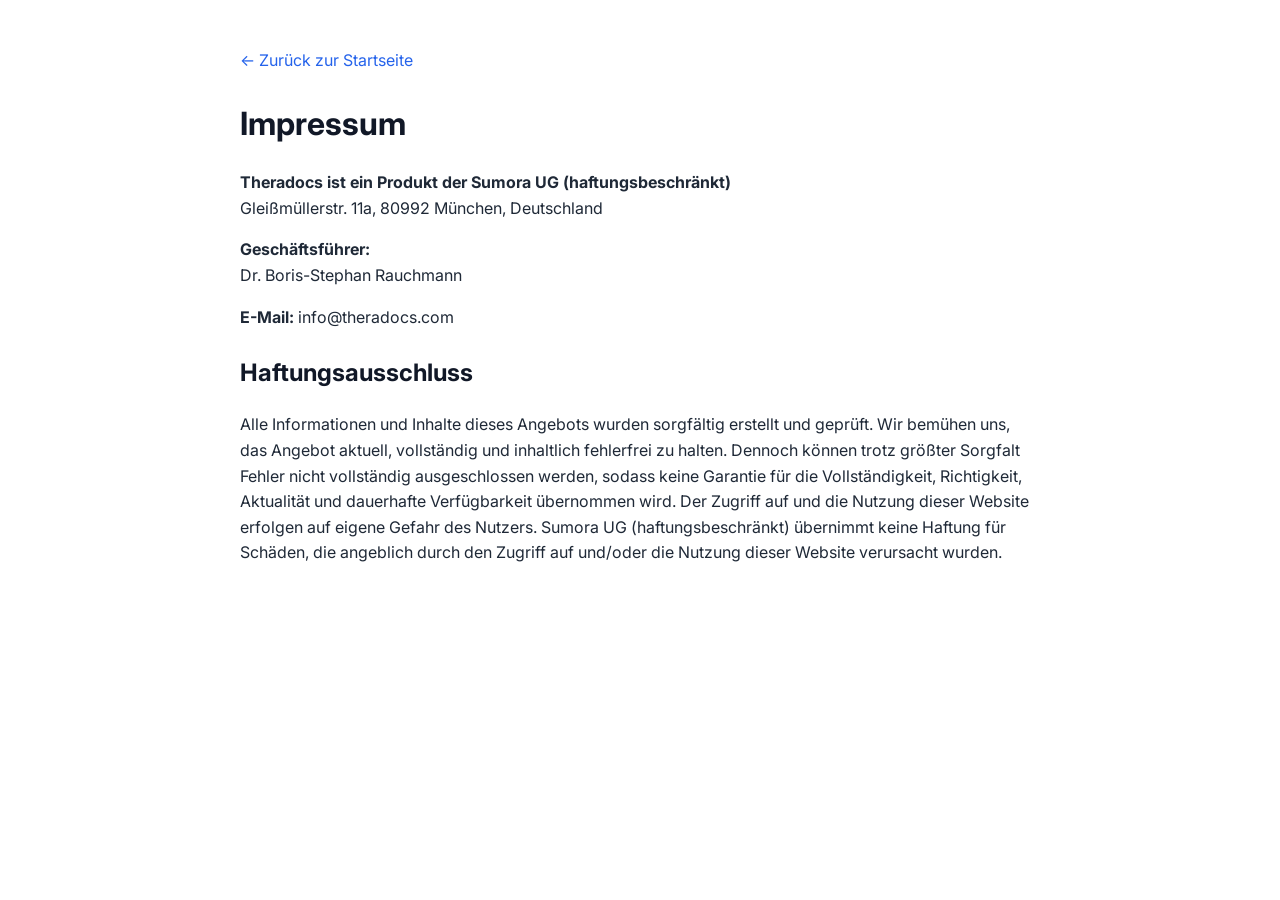
==== imprint.html @ aceb1c2f "first update including privacy and imprint" ====
<!DOCTYPE html>
<html lang="de">
<head>
    <meta charset="UTF-8">
    <meta name="viewport" content="width=device-width, initial-scale=1.0">
    <title>Impressum – Theradocs</title>
    <link href="https://fonts.googleapis.com/css2?family=Inter:wght@400;600&display=swap" rel="stylesheet">
    <style>
        body { font-family: 'Inter', sans-serif; line-height: 1.6; padding: 2rem; max-width: 800px; margin: auto; color: #1f2937; background: #ffffff; }
        h1, h2, h3 { color: #111827; margin-top: 1.5rem; }
        a { color: #2563eb; text-decoration: none; }
        a:hover { text-decoration: underline; }
    </style>
</head>
<body>
    <p><a href="index.html">← Zurück zur Startseite</a></p>
    <h1>Impressum</h1>
    <p><strong>Theradocs ist ein Produkt der Sumora UG (haftungsbeschränkt)</strong><br>
    Gleißmüllerstr. 11a, 80992 München, Deutschland</p>

    <p><strong>Geschäftsführer:</strong><br>
    Dr. Boris-Stephan Rauchmann</p>

    <p><strong>E-Mail:</strong> info@theradocs.com</p>

    <h2>Haftungsausschluss</h2>
    <p>Alle Informationen und Inhalte dieses Angebots wurden sorgfältig erstellt und geprüft. Wir bemühen uns, das Angebot aktuell, vollständig und inhaltlich fehlerfrei zu halten. Dennoch können trotz größter Sorgfalt Fehler nicht vollständig ausgeschlossen werden, sodass keine Garantie für die Vollständigkeit, Richtigkeit, Aktualität und dauerhafte Verfügbarkeit übernommen wird. Der Zugriff auf und die Nutzung dieser Website erfolgen auf eigene Gefahr des Nutzers. Sumora UG (haftungsbeschränkt) übernimmt keine Haftung für Schäden, die angeblich durch den Zugriff auf und/oder die Nutzung dieser Website verursacht wurden.</p>

</body>
</html>
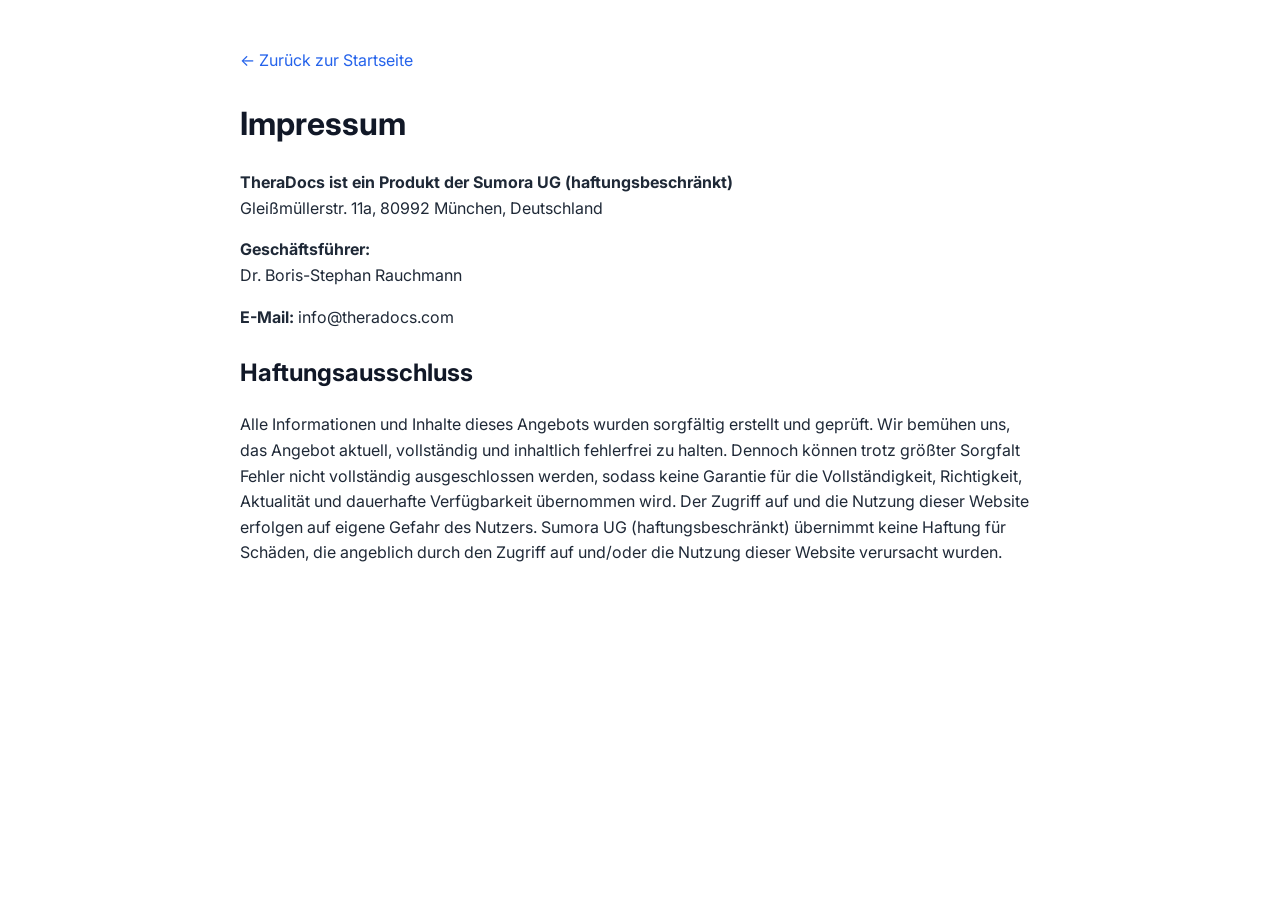
==== commit 82a31b8f: "Update TheraDocs Schreibweise" ====
--- a/imprint.html
+++ b/imprint.html
@@ -3,7 +3,7 @@
 <head>
     <meta charset="UTF-8">
     <meta name="viewport" content="width=device-width, initial-scale=1.0">
-    <title>Impressum – Theradocs</title>
+    <title>Impressum – TheraDocs</title>
     <link href="https://fonts.googleapis.com/css2?family=Inter:wght@400;600&display=swap" rel="stylesheet">
     <style>
         body { font-family: 'Inter', sans-serif; line-height: 1.6; padding: 2rem; max-width: 800px; margin: auto; color: #1f2937; background: #ffffff; }
@@ -15,7 +15,7 @@
 <body>
     <p><a href="index.html">← Zurück zur Startseite</a></p>
     <h1>Impressum</h1>
-    <p><strong>Theradocs ist ein Produkt der Sumora UG (haftungsbeschränkt)</strong><br>
+    <p><strong>TheraDocs ist ein Produkt der Sumora UG (haftungsbeschränkt)</strong><br>
     Gleißmüllerstr. 11a, 80992 München, Deutschland</p>
 
     <p><strong>Geschäftsführer:</strong><br>
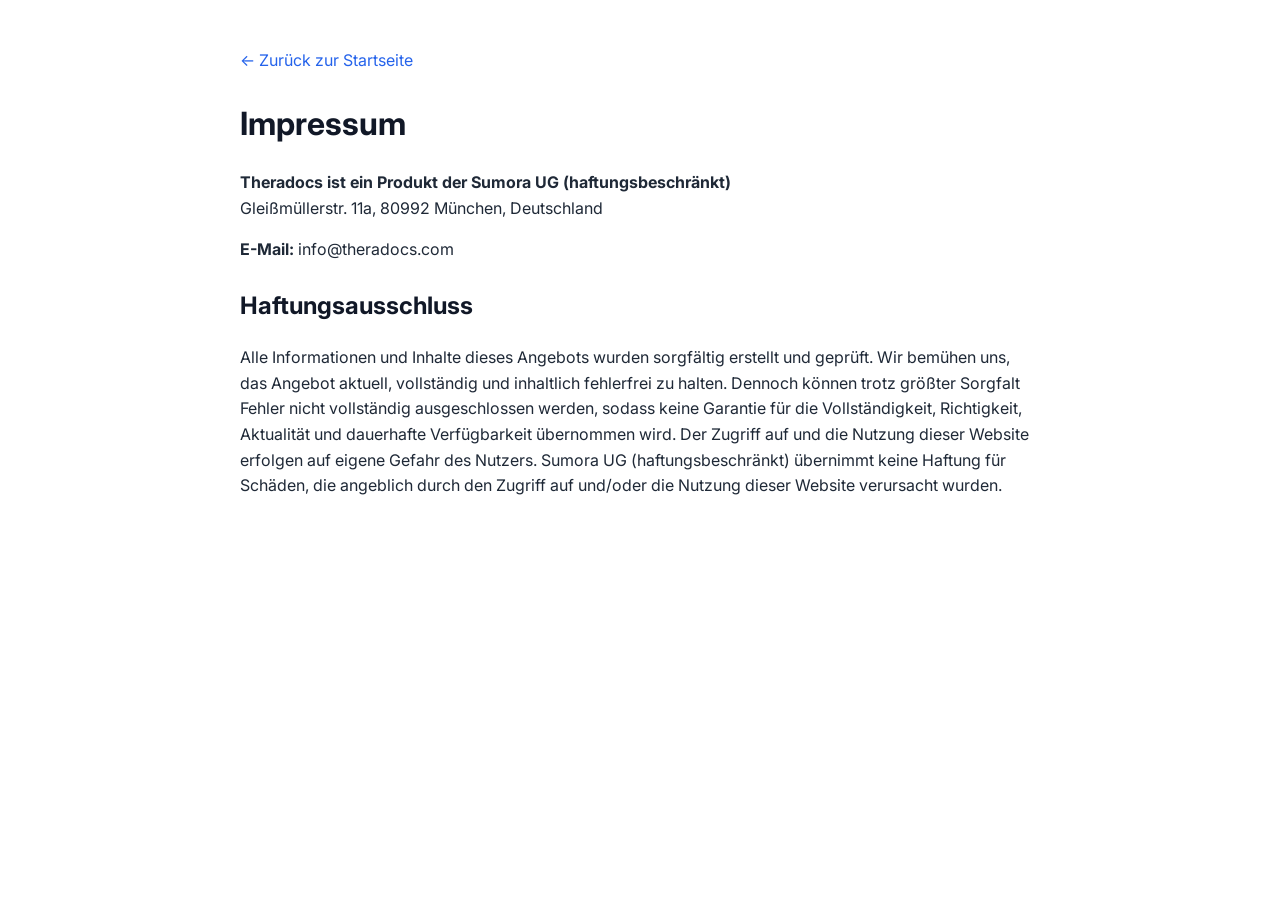
==== commit 210e7229: "Update imprint.html" ====
--- a/imprint.html
+++ b/imprint.html
@@ -3,7 +3,7 @@
 <head>
     <meta charset="UTF-8">
     <meta name="viewport" content="width=device-width, initial-scale=1.0">
-    <title>Impressum – TheraDocs</title>
+    <title>Impressum – Theradocs</title>
     <link href="https://fonts.googleapis.com/css2?family=Inter:wght@400;600&display=swap" rel="stylesheet">
     <style>
         body { font-family: 'Inter', sans-serif; line-height: 1.6; padding: 2rem; max-width: 800px; margin: auto; color: #1f2937; background: #ffffff; }
@@ -15,11 +15,8 @@
 <body>
     <p><a href="index.html">← Zurück zur Startseite</a></p>
     <h1>Impressum</h1>
-    <p><strong>TheraDocs ist ein Produkt der Sumora UG (haftungsbeschränkt)</strong><br>
+    <p><strong>Theradocs ist ein Produkt der Sumora UG (haftungsbeschränkt)</strong><br>
     Gleißmüllerstr. 11a, 80992 München, Deutschland</p>
-
-    <p><strong>Geschäftsführer:</strong><br>
-    Dr. Boris-Stephan Rauchmann</p>
 
     <p><strong>E-Mail:</strong> info@theradocs.com</p>
 
@@ -27,4 +24,4 @@
     <p>Alle Informationen und Inhalte dieses Angebots wurden sorgfältig erstellt und geprüft. Wir bemühen uns, das Angebot aktuell, vollständig und inhaltlich fehlerfrei zu halten. Dennoch können trotz größter Sorgfalt Fehler nicht vollständig ausgeschlossen werden, sodass keine Garantie für die Vollständigkeit, Richtigkeit, Aktualität und dauerhafte Verfügbarkeit übernommen wird. Der Zugriff auf und die Nutzung dieser Website erfolgen auf eigene Gefahr des Nutzers. Sumora UG (haftungsbeschränkt) übernimmt keine Haftung für Schäden, die angeblich durch den Zugriff auf und/oder die Nutzung dieser Website verursacht wurden.</p>
 
 </body>
-</html>+</html>
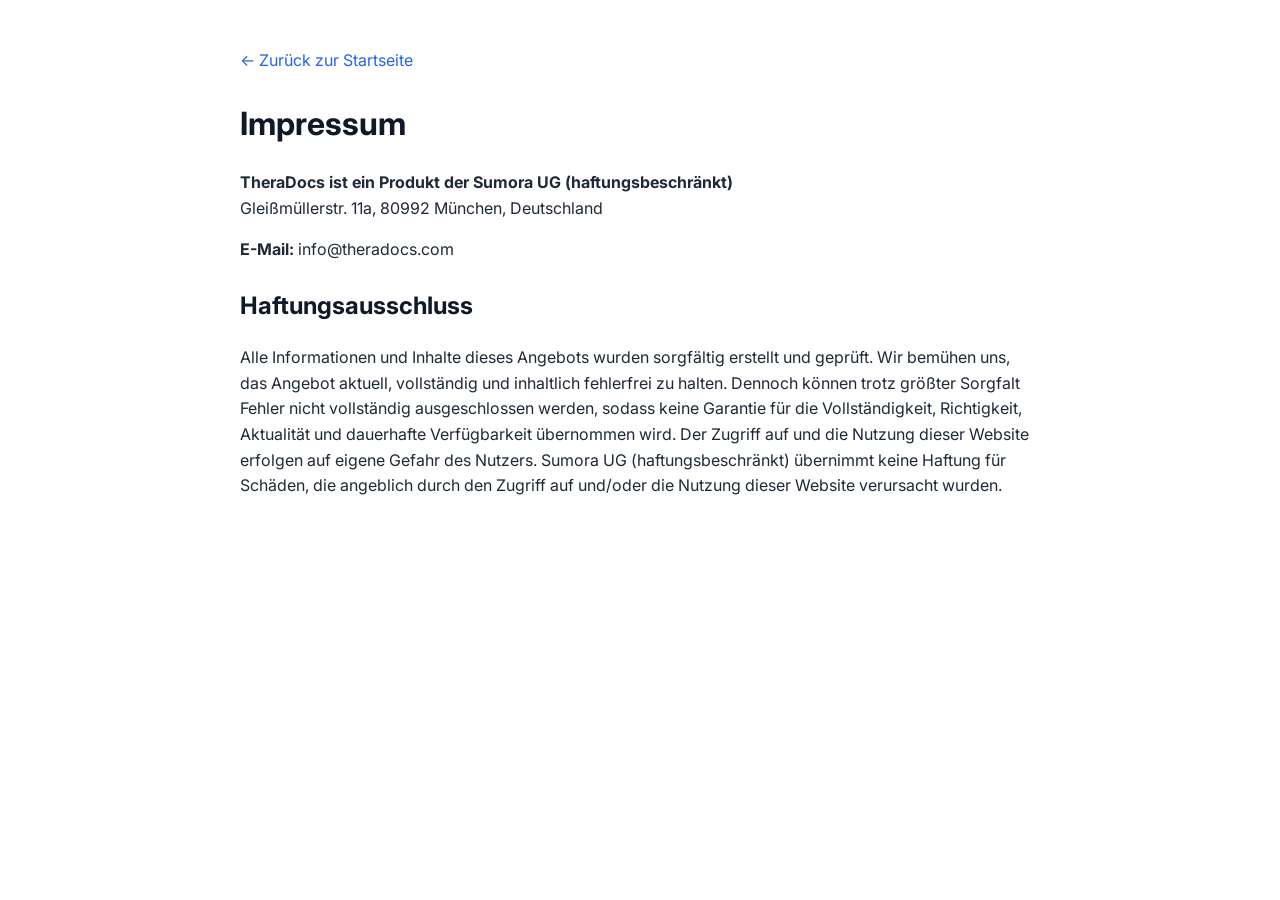
==== commit 7935ef3d: "Add latest landing page assets and updates" ====
--- a/imprint.html
+++ b/imprint.html
@@ -3,7 +3,7 @@
 <head>
     <meta charset="UTF-8">
     <meta name="viewport" content="width=device-width, initial-scale=1.0">
-    <title>Impressum – Theradocs</title>
+    <title>Impressum – TheraDocs</title>
     <link href="https://fonts.googleapis.com/css2?family=Inter:wght@400;600&display=swap" rel="stylesheet">
     <style>
         body { font-family: 'Inter', sans-serif; line-height: 1.6; padding: 2rem; max-width: 800px; margin: auto; color: #1f2937; background: #ffffff; }
@@ -15,13 +15,12 @@
 <body>
     <p><a href="index.html">← Zurück zur Startseite</a></p>
     <h1>Impressum</h1>
-    <p><strong>Theradocs ist ein Produkt der Sumora UG (haftungsbeschränkt)</strong><br>
+    <p><strong>TheraDocs ist ein Produkt der Sumora UG (haftungsbeschränkt)</strong><br>
     Gleißmüllerstr. 11a, 80992 München, Deutschland</p>
-
     <p><strong>E-Mail:</strong> info@theradocs.com</p>
 
     <h2>Haftungsausschluss</h2>
     <p>Alle Informationen und Inhalte dieses Angebots wurden sorgfältig erstellt und geprüft. Wir bemühen uns, das Angebot aktuell, vollständig und inhaltlich fehlerfrei zu halten. Dennoch können trotz größter Sorgfalt Fehler nicht vollständig ausgeschlossen werden, sodass keine Garantie für die Vollständigkeit, Richtigkeit, Aktualität und dauerhafte Verfügbarkeit übernommen wird. Der Zugriff auf und die Nutzung dieser Website erfolgen auf eigene Gefahr des Nutzers. Sumora UG (haftungsbeschränkt) übernimmt keine Haftung für Schäden, die angeblich durch den Zugriff auf und/oder die Nutzung dieser Website verursacht wurden.</p>
 
 </body>
-</html>
+</html>
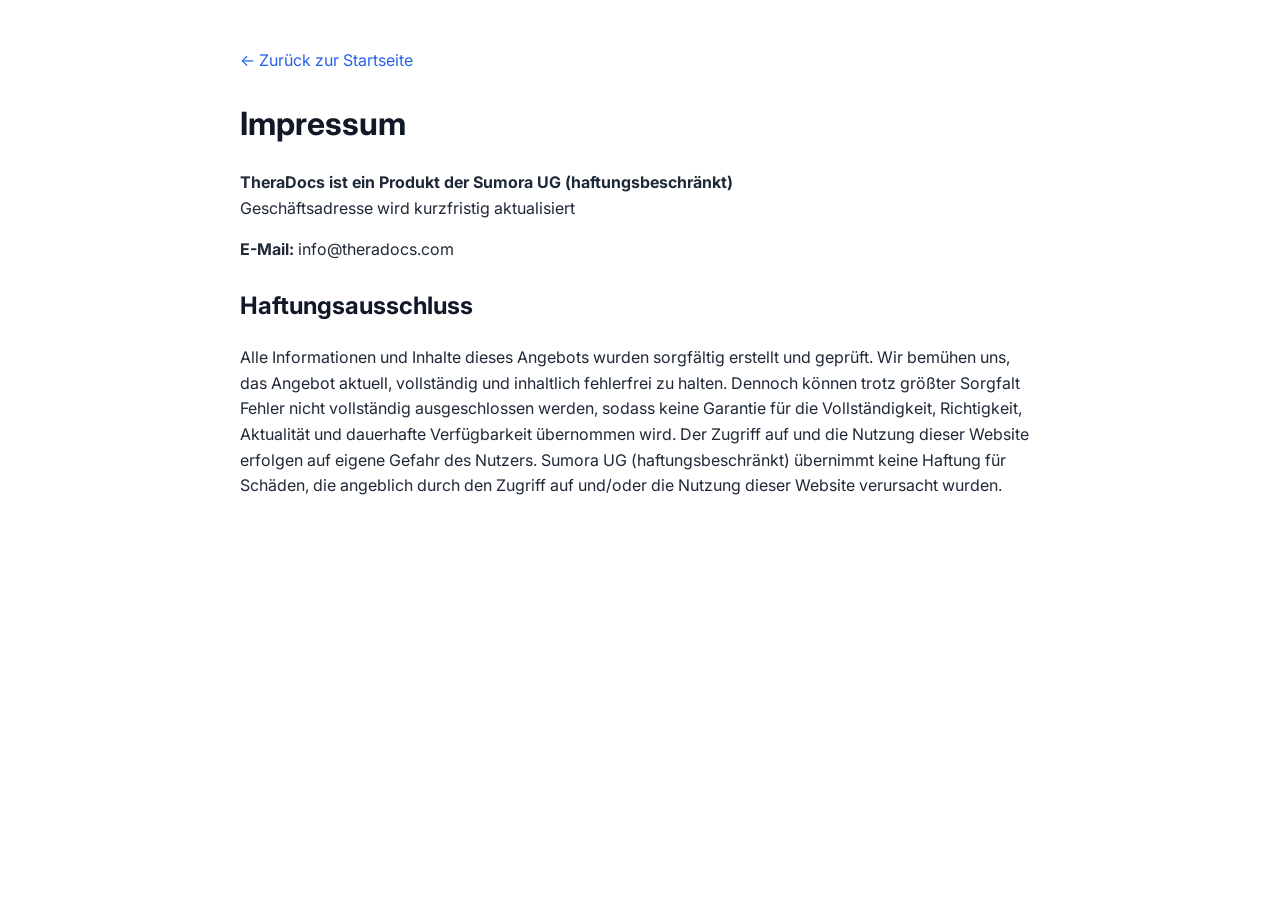
==== commit ce041b59: "Remove outdated address for security reasons" ====
--- a/imprint.html
+++ b/imprint.html
@@ -4,7 +4,7 @@
     <meta charset="UTF-8">
     <meta name="viewport" content="width=device-width, initial-scale=1.0">
     <title>Impressum – TheraDocs</title>
-    <link href="https://fonts.googleapis.com/css2?family=Inter:wght@400;600&display=swap" rel="stylesheet">
+    <link href="https://fonts.googleapis.com/css2?family=Inter:wght@400;600&amp;display=swap" rel="stylesheet">
     <style>
         body { font-family: 'Inter', sans-serif; line-height: 1.6; padding: 2rem; max-width: 800px; margin: auto; color: #1f2937; background: #ffffff; }
         h1, h2, h3 { color: #111827; margin-top: 1.5rem; }
@@ -16,11 +16,11 @@
     <p><a href="index.html">← Zurück zur Startseite</a></p>
     <h1>Impressum</h1>
     <p><strong>TheraDocs ist ein Produkt der Sumora UG (haftungsbeschränkt)</strong><br>
-    Gleißmüllerstr. 11a, 80992 München, Deutschland</p>
+    Geschäftsadresse wird kurzfristig aktualisiert</p>
     <p><strong>E-Mail:</strong> info@theradocs.com</p>
 
     <h2>Haftungsausschluss</h2>
     <p>Alle Informationen und Inhalte dieses Angebots wurden sorgfältig erstellt und geprüft. Wir bemühen uns, das Angebot aktuell, vollständig und inhaltlich fehlerfrei zu halten. Dennoch können trotz größter Sorgfalt Fehler nicht vollständig ausgeschlossen werden, sodass keine Garantie für die Vollständigkeit, Richtigkeit, Aktualität und dauerhafte Verfügbarkeit übernommen wird. Der Zugriff auf und die Nutzung dieser Website erfolgen auf eigene Gefahr des Nutzers. Sumora UG (haftungsbeschränkt) übernimmt keine Haftung für Schäden, die angeblich durch den Zugriff auf und/oder die Nutzung dieser Website verursacht wurden.</p>
 
 </body>
-</html>+</html>
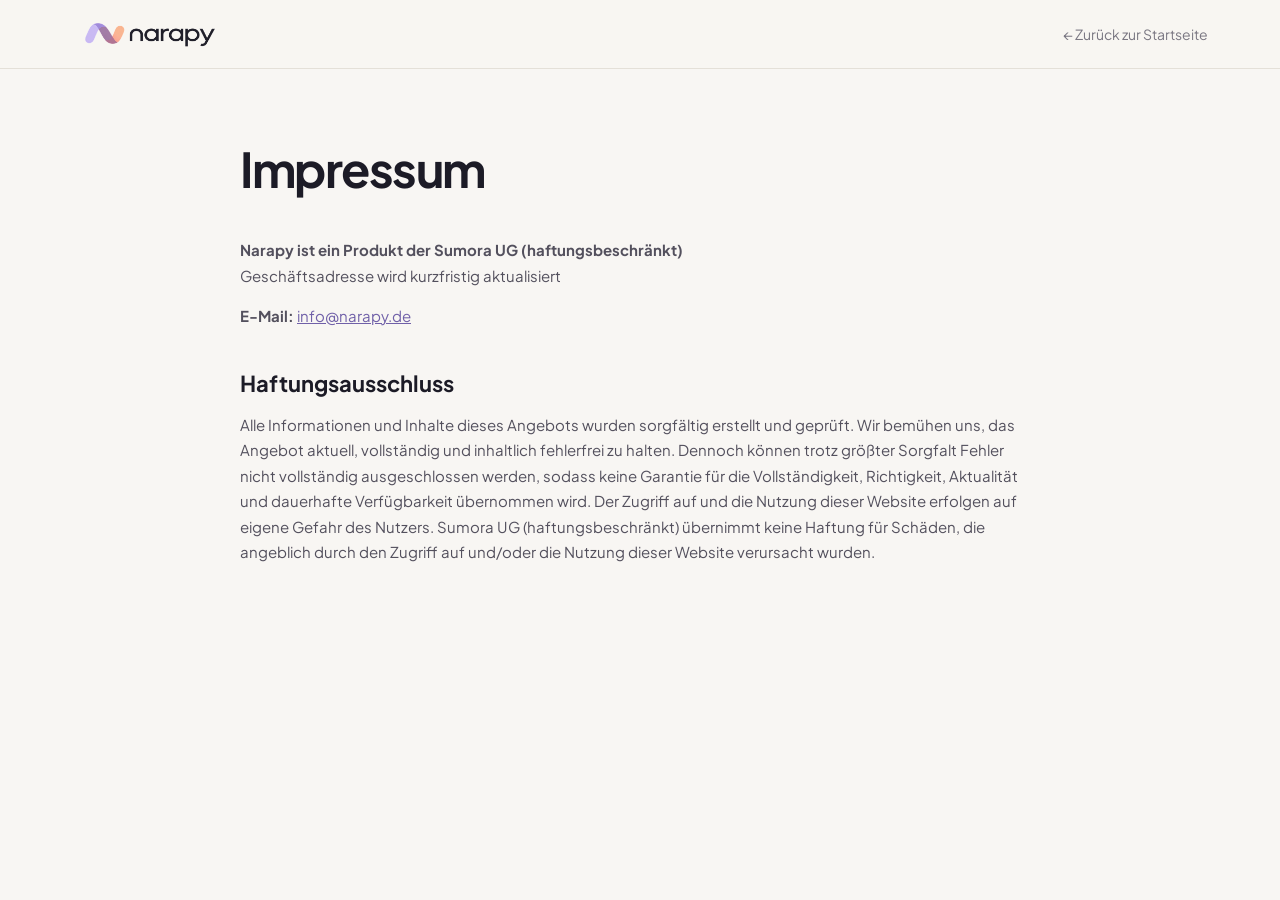
==== commit 20ed76a3: "Redesign landing page for Narapy" ====
--- a/imprint.html
+++ b/imprint.html
@@ -3,24 +3,22 @@
 <head>
     <meta charset="UTF-8">
     <meta name="viewport" content="width=device-width, initial-scale=1.0">
-    <title>Impressum – TheraDocs</title>
-    <link href="https://fonts.googleapis.com/css2?family=Inter:wght@400;600&amp;display=swap" rel="stylesheet">
-    <style>
-        body { font-family: 'Inter', sans-serif; line-height: 1.6; padding: 2rem; max-width: 800px; margin: auto; color: #1f2937; background: #ffffff; }
-        h1, h2, h3 { color: #111827; margin-top: 1.5rem; }
-        a { color: #2563eb; text-decoration: none; }
-        a:hover { text-decoration: underline; }
-    </style>
+    <title>Impressum – Narapy</title>
+    <link rel="icon" href="assets/narapy/favicon.png" type="image/png">
+    <link rel="stylesheet" href="styles.css">
+    <script src="site.js" defer></script>
 </head>
-<body>
-    <p><a href="index.html">← Zurück zur Startseite</a></p>
+<body class="legal-page">
+    <header class="legal-header"><div class="shell"><a class="brand" href="index.html"><img src="assets/narapy/header-logo.png" alt="Narapy" width="300" height="100"></a><a href="index.html">← Zurück zur Startseite</a></div></header>
+    <main class="legal-main">
     <h1>Impressum</h1>
-    <p><strong>TheraDocs ist ein Produkt der Sumora UG (haftungsbeschränkt)</strong><br>
+    <p><strong>Narapy ist ein Produkt der Sumora UG (haftungsbeschränkt)</strong><br>
     Geschäftsadresse wird kurzfristig aktualisiert</p>
-    <p><strong>E-Mail:</strong> info@theradocs.com</p>
+    <p><strong>E-Mail:</strong> <a href="mailto:info@narapy.de" data-contact-link data-contact-email>info@narapy.de</a></p>
 
     <h2>Haftungsausschluss</h2>
     <p>Alle Informationen und Inhalte dieses Angebots wurden sorgfältig erstellt und geprüft. Wir bemühen uns, das Angebot aktuell, vollständig und inhaltlich fehlerfrei zu halten. Dennoch können trotz größter Sorgfalt Fehler nicht vollständig ausgeschlossen werden, sodass keine Garantie für die Vollständigkeit, Richtigkeit, Aktualität und dauerhafte Verfügbarkeit übernommen wird. Der Zugriff auf und die Nutzung dieser Website erfolgen auf eigene Gefahr des Nutzers. Sumora UG (haftungsbeschränkt) übernimmt keine Haftung für Schäden, die angeblich durch den Zugriff auf und/oder die Nutzung dieser Website verursacht wurden.</p>
 
-</body>
+    </main>
+    </body>
 </html>
--- a/styles.css
+++ b/styles.css
@@ -0,0 +1,231 @@
+@font-face {
+  font-family: "Plus Jakarta Sans";
+  src: url("assets/fonts/plus-jakarta-sans-variable.woff2") format("woff2");
+  font-style: normal;
+  font-weight: 200 800;
+  font-display: swap;
+}
+
+@font-face {
+  font-family: "Plus Jakarta Sans";
+  src: url("assets/fonts/plus-jakarta-sans-italic-variable.woff2") format("woff2");
+  font-style: italic;
+  font-weight: 200 800;
+  font-display: swap;
+}
+
+:root {
+  --lavender: #8270b8;
+  --lavender-hover: #7060a8;
+  --lavender-light: #eeeaf6;
+  --lavender-mid: #a898d4;
+  --peach: #e29a82;
+  --peach-light: #faf0ec;
+  --charcoal: #1c1b26;
+  --charcoal-soft: #2e2c3a;
+  --muted: #7a7782;
+  --muted-light: #9e9ba6;
+  --border: #e4e0d8;
+  --border-light: #ede9e3;
+  --background: #f8f6f3;
+  --white: #fff;
+  --dark: #17162a;
+  --dark-card: #201e35;
+  --dark-border: #2d2a44;
+  --radius: 12px;
+  --font: "Plus Jakarta Sans", system-ui, sans-serif;
+}
+
+* { box-sizing: border-box; }
+html { scroll-behavior: smooth; scroll-padding-top: 80px; }
+body { margin: 0; background: var(--background); color: var(--charcoal); font-family: var(--font); line-height: 1.5; -webkit-font-smoothing: antialiased; }
+body, button { font-family: var(--font); }
+img { display: block; max-width: 100%; }
+a { color: inherit; }
+p, h1, h2, h3, h4, dl, dd { margin-top: 0; }
+dd { margin-left: 0; }
+p { color: var(--muted); line-height: 1.7; }
+button, a { -webkit-tap-highlight-color: transparent; }
+:focus-visible { outline: 3px solid rgba(130,112,184,.42); outline-offset: 3px; }
+[hidden] { display: none !important; }
+::-webkit-scrollbar { width: 6px; }
+::-webkit-scrollbar-track { background: transparent; }
+::-webkit-scrollbar-thumb { border-radius: 3px; background: #d0cbca; }
+
+.skip-link { position: fixed; top: 8px; left: 8px; z-index: 1000; padding: 10px 14px; border-radius: 8px; background: var(--dark); color: white; font-size: 14px; font-weight: 700; text-decoration: none; transform: translateY(-160%); }
+.skip-link:focus { transform: translateY(0); }
+.shell, .section-shell { width: min(100% - 64px, 1136px); margin-inline: auto; }
+.anchor-target { display: block; height: 0; position: relative; top: -80px; }
+.section { padding-block: 96px; }
+.section-border { border-top: 1px solid var(--border); }
+.eyebrow { margin-bottom: 18px; color: var(--lavender); font-size: 11px; font-weight: 600; letter-spacing: .1em; line-height: 1.4; text-transform: uppercase; }
+.gradient-heading { background: linear-gradient(120deg, var(--lavender), #c48aae 50%, var(--peach)); -webkit-background-clip: text; background-clip: text; color: transparent; }
+.soft-heading { color: var(--muted-light); font-weight: 400; }
+
+.site-header { position: sticky; top: 0; z-index: 50; border-bottom: 1px solid var(--border); background: rgba(248,246,243,.94); -webkit-backdrop-filter: blur(12px); backdrop-filter: blur(12px); }
+.header-inner { min-height: 68px; display: grid; grid-template-columns: 1fr auto 1fr; align-items: center; gap: 24px; }
+.brand img, .footer-brand img { width: auto; height: 52px; }
+.desktop-nav { display: flex; align-items: center; gap: 28px; }
+.header-cta { justify-self: end; }
+.desktop-nav a, .site-footer nav a { color: var(--muted); font-size: 13.5px; text-decoration: none; transition: color .15s; }
+.desktop-nav a:hover, .site-footer nav a:hover { color: var(--charcoal); }
+.menu-toggle { display: none; width: 42px; height: 42px; border: 0; border-radius: 8px; background: transparent; align-items: center; justify-content: center; flex-direction: column; gap: 5px; cursor: pointer; }
+.menu-toggle span { width: 21px; height: 2px; border-radius: 2px; background: var(--charcoal); transition: transform .18s; }
+.menu-toggle[aria-expanded="true"] span:first-child { transform: translateY(3.5px) rotate(45deg); }
+.menu-toggle[aria-expanded="true"] span:last-child { transform: translateY(-3.5px) rotate(-45deg); }
+.mobile-nav { padding: 12px 24px 22px; border-top: 1px solid var(--border); background: var(--background); }
+.mobile-nav a:not(.button) { display: block; padding: 10px 0; color: var(--muted); font-size: 15px; text-decoration: none; }
+.mobile-nav .button { margin-top: 8px; }
+
+.button { display: inline-flex; min-height: 44px; align-items: center; justify-content: center; gap: 6px; padding: 11px 24px; border: 1px solid var(--lavender); border-radius: 8px; background: var(--lavender); box-shadow: 0 2px 12px rgba(130,112,184,.22); color: white; font-size: 14px; font-weight: 600; line-height: 1.35; text-align: center; text-decoration: none; transition: background .15s, border-color .15s, transform .15s; }
+.button:hover { background: var(--lavender-hover); border-color: var(--lavender-hover); transform: translateY(-1px); }
+.button-small { min-height: 38px; padding: 7px 18px; font-size: 13.5px; }
+.button-large { min-height: 50px; padding: 13px 31px; font-size: 15px; }
+.button-secondary { border-color: var(--border); background: transparent; box-shadow: none; color: var(--charcoal); font-weight: 500; }
+.button-secondary:hover { border-color: #c9c2d4; background: white; }
+.button-row { display: flex; flex-wrap: wrap; gap: 12px; }
+
+.hero { position: relative; overflow: clip; padding: 84px 0 60px; }
+.hero-glow { position: absolute; z-index: -1; top: 20px; right: 4%; width: 480px; height: 480px; border-radius: 50%; background: radial-gradient(ellipse, rgba(130,112,184,.08), transparent 70%); pointer-events: none; }
+.hero-grid { display: grid; grid-template-columns: minmax(0, 464px) minmax(0, 1fr); align-items: start; gap: 64px; }
+.hero-copy { padding-top: 2px; }
+.hero .eyebrow { margin-bottom: 24px; }
+.hero h1 { margin-bottom: 24px; font-size: clamp(40px, 4.15vw, 50px); font-weight: 700; letter-spacing: -.025em; line-height: 1.1; }
+.hero h1 span { color: var(--lavender); }
+.hero-lead { max-width: 440px; margin-bottom: 40px; font-size: 17px; }
+.hero .button-row { margin-bottom: 48px; }
+.stats { display: flex; align-items: stretch; gap: 0; padding-top: 24px; border-top: 1px solid var(--border); }
+.stats > div { min-width: 0; flex: 1 1 0; padding-inline: 20px; border-left: 1px solid var(--border); text-align: left; }
+.stats > div:first-child { padding-left: 0; border-left: 0; }
+.stats dt { margin-bottom: 2px; font-size: 22px; font-weight: 700; letter-spacing: -.02em; }
+.stats dd { color: var(--muted-light); font-size: 11px; line-height: 1.5; white-space: nowrap; }
+
+.app-window { min-width: 0; overflow: hidden; border: 1px solid var(--border); border-radius: var(--radius); background: white; box-shadow: 0 4px 32px rgba(130,112,184,.1), 0 1px 4px rgba(0,0,0,.04); }
+.dashboard-window { margin-top: 16px; }
+.window-bar { height: 42px; display: flex; align-items: center; gap: 6px; padding: 0 16px; border-bottom: 1px solid var(--border); background: #f3f1f8; }
+.window-dot { width: 11px; height: 11px; flex: 0 0 auto; border-radius: 50%; }
+.dot-peach { background: #e4bfb4; }.dot-gold { background: #d8c8a0; }.dot-green { background: #aecab8; }
+.window-title { margin-left: 7px; overflow: hidden; color: var(--muted-light); font-size: 12px; text-overflow: ellipsis; white-space: nowrap; }
+.dashboard-body { height: 480px; display: grid; grid-template-columns: 212px minmax(0, 1fr); overflow: hidden; }
+.patient-sidebar { padding: 20px 14px; border-right: 1px solid var(--border-light); background: #faf8fd; }
+.mock-label { margin-bottom: 11px; color: var(--muted-light); font-size: 10px; font-weight: 600; letter-spacing: .1em; line-height: 1.4; text-transform: uppercase; }
+.patient { padding: 8px; border-left: 2px solid transparent; border-radius: 6px; }
+.patient.active { padding-left: 6px; border-left-color: var(--lavender); background: var(--lavender-light); }
+.patient strong, .patient small { display: block; }
+.patient strong { color: var(--charcoal); font-size: 12px; font-weight: 500; }
+.patient.active strong { color: var(--lavender); }
+.patient small { margin-top: 3px; color: var(--muted-light); font-size: 10px; }
+.dashboard-main { min-width: 0; padding: 24px; }
+.mock-heading-row { display: flex; align-items: flex-start; justify-content: space-between; gap: 14px; margin-bottom: 18px; }
+.mock-heading-row h2, .mock-heading-row h4 { margin-bottom: 3px; color: var(--charcoal); font-size: 14px; line-height: 1.4; }
+.mock-heading-row p { margin: 0; color: var(--muted); font-size: 11px; line-height: 1.45; }
+.mock-actions { display: flex; gap: 6px; }
+.mock-actions span { padding: 6px 9px; border: 1px solid var(--border); border-radius: 6px; color: var(--muted); font-size: 11px; white-space: nowrap; }
+.mock-actions .mock-primary { border-color: var(--lavender); background: var(--lavender); color: white; }
+.tags { display: flex; flex-wrap: wrap; gap: 5px; margin-bottom: 17px; }
+.tags span { padding: 4px 7px; border-radius: 4px; background: var(--lavender-light); color: var(--lavender); font-size: 10px; font-weight: 500; }
+.tags .peach-tag { background: var(--peach-light); color: var(--peach); }
+.mock-card { padding: 14px; border: 1px solid var(--border-light); border-radius: 8px; background: #fdfcff; }
+.mock-card > p:last-child { margin-bottom: 0; color: #3c3a48; font-size: 11px; line-height: 1.6; }
+.mock-card-grid { display: grid; grid-template-columns: 1fr 1fr; gap: 12px; margin-top: 12px; }
+.mock-card.compact { padding: 13px; }
+.mock-data > div { display: flex; justify-content: space-between; gap: 7px; margin-top: 6px; font-size: 10px; }
+.mock-data dt { color: var(--muted); }.mock-data dd { color: var(--charcoal); font-weight: 500; text-align: right; }
+.mock-date { margin-top: 12px !important; padding-top: 8px; border-top: 1px solid var(--border-light); color: var(--muted-light) !important; }
+
+.problem-grid { display: grid; grid-template-columns: minmax(0,1fr) 1px minmax(0,1fr); align-items: center; gap: 64px; }
+.problem-grid h2 { margin-bottom: 28px; font-size: clamp(29px, 3vw, 36px); font-weight: 700; letter-spacing: -.02em; line-height: 1.22; }
+.problem-grid > div > p { max-width: 400px; margin-bottom: 32px; font-size: 15px; }
+.problem-divider { background: var(--border); }
+.task-list { margin: 0; padding: 0; list-style: none; }
+.task-list li { display: flex; align-items: center; gap: 16px; padding: 13.5px 0; border-bottom: 1px solid var(--border-light); }
+.task-list li > span { width: 6px; height: 6px; flex: 0 0 auto; border-radius: 50%; background: var(--lavender-mid); }
+.task-list strong, .task-list small { display: block; }
+.task-list strong { font-size: 14px; font-weight: 600; }.task-list small { margin-top: 3px; color: var(--muted-light); font-size: 12px; }
+.comparison-card { margin-top: 26px; padding: 23px; border: 1px solid var(--border); border-radius: var(--radius); background: white; }
+.bar-row { margin-top: 13px; }.bar-row > div { display: flex; justify-content: space-between; gap: 20px; margin-bottom: 5px; color: var(--muted); font-size: 11px; }.bar-row strong { color: var(--charcoal); }.bar-row i { display: block; height: 5px; overflow: hidden; border-radius: 99px; background: var(--border-light); }.bar-row i::before { content: ""; display: block; width: var(--bar); height: 100%; border-radius: inherit; background: var(--bar-color); }
+
+.product-section { position: relative; background: white; }
+.section-intro { max-width: 560px; margin-bottom: 64px; }
+.section-intro h2 { margin-bottom: 0; font-size: clamp(30px, 3vw, 36px); letter-spacing: -.02em; line-height: 1.22; }
+.workflow { display: flex; flex-direction: column; gap: 80px; }
+.workflow-step { display: grid; grid-template-columns: minmax(0,1fr) minmax(0,1fr); align-items: center; gap: 48px; }
+.workflow-step.reverse .step-copy { order: 2; }.workflow-step.reverse .app-window { order: 1; }
+.step-copy h3 { margin-bottom: 16px; font-size: 26px; font-weight: 700; letter-spacing: -.015em; line-height: 1.3; }
+.step-copy > p:not(.eyebrow) { margin-bottom: 22px; font-size: 15px; }
+.check-list { display: grid; gap: 9px; margin: 0; padding: 0; list-style: none; }
+.check-list li { position: relative; padding-left: 25px; color: var(--muted); font-size: 13.5px; line-height: 1.5; }
+.check-list li::before { content: "✓"; position: absolute; left: 2px; top: 0; color: var(--lavender); font-weight: 750; }
+.flow-arrow { display: flex; flex-direction: column; align-items: center; height: 54px; color: var(--border); }.flow-arrow span { width: 1px; height: 32px; background: currentColor; }.flow-arrow b { margin-top: -7px; font-size: 19px; font-weight: 400; }
+.mock-content { min-height: 320px; padding: 24px; }
+.transcript-line { display: grid; grid-template-columns: 38px 14px minmax(0,1fr); align-items: start; gap: 8px; margin-top: 14px; }
+.transcript-line time { color: var(--muted-light); font: 9px ui-monospace, SFMono-Regular, Menlo, monospace; }.transcript-line b { font-size: 9px; }.transcript-line .therapist { color: var(--lavender); }.transcript-line .client { color: var(--peach); }.transcript-line p { margin: 0; color: #3c3a48; font-size: 10px; line-height: 1.6; }
+.finding-grid { display: grid; grid-template-columns: 1fr 1fr; column-gap: 25px; padding-bottom: 17px; border-bottom: 1px solid var(--border-light); }
+.finding-grid > div { display: flex; justify-content: space-between; gap: 10px; padding: 5px 0; border-bottom: 1px solid #f2eff8; font-size: 8.5px; }.finding-grid dt { color: var(--muted); }.finding-grid dd { color: var(--charcoal); font-weight: 650; text-align: right; }
+.sorc { padding-top: 16px; }.sorc > p:not(.mock-label) { display: grid; grid-template-columns: 100px minmax(0,1fr); gap: 10px; margin-bottom: 8px; color: #3c3a48; font-size: 8.5px; line-height: 1.5; }.sorc b { color: var(--lavender); }
+.session-list { display: grid; gap: 14px; margin: 0; padding: 0; list-style: none; }.session-list li { display: flex; gap: 12px; }.session-list li > b { width: 24px; height: 24px; display: grid; flex: 0 0 auto; place-items: center; border-radius: 50%; background: var(--lavender-light); color: var(--lavender); font-size: 9px; font-weight: 700; }.session-list li > div { flex: 1; min-width: 0; padding-bottom: 12px; border-bottom: 1px solid #f2eff8; }.session-list li span { display: flex; align-items: center; justify-content: space-between; gap: 8px; }.session-list time { color: var(--muted-light); font-size: 11px; }.session-list em { padding: 2px 6px; border-radius: 3px; background: var(--lavender-light); color: var(--lavender); font-size: 9px; font-style: normal; font-weight: 500; }.session-list p { margin: 3px 0 0; color: #3c3a48; font-size: 11px; line-height: 1.5; }
+
+.features-layout { display: grid; grid-template-columns: minmax(260px,1fr) minmax(0,2fr); gap: 64px; }
+.features-layout > div:first-child > p:last-child { font-size: 15px; }
+.features-layout h2 { margin-bottom: 16px; font-size: 32px; font-weight: 700; letter-spacing: -.02em; line-height: 1.22; }
+.feature-grid { display: grid; grid-template-columns: repeat(2, minmax(0,1fr)); gap: 1px; overflow: hidden; border: 1px solid var(--border); border-radius: var(--radius); background: var(--border); }
+.feature-grid article { padding: 23px; background: white; }.feature-grid article > span { display: block; min-height: 24px; margin-bottom: 7px; color: var(--lavender); font-size: 18px; }.feature-grid h3 { margin-bottom: 6px; font-size: 14px; font-weight: 600; }.feature-grid p { margin: 0; font-size: 13px; line-height: 1.6; }
+
+.security-section { background: var(--dark); }
+.security-layout { display: grid; grid-template-columns: minmax(0,1fr) minmax(0,1.2fr); align-items: center; gap: 64px; }
+.security-section h2 { margin-bottom: 21px; color: white; font-size: clamp(32px, 3.2vw, 38px); letter-spacing: -.025em; line-height: 1.16; }.security-section > div > div:first-child > p:not(.eyebrow) { color: #8e8ba8; font-size: 16px; }.security-section .eyebrow, .detail-link { color: var(--lavender-mid); }.detail-link { display: inline-flex; gap: 8px; padding-bottom: 2px; border-bottom: 1px solid rgba(168,152,212,.3); font-size: 14px; font-weight: 600; text-decoration: none; }
+.trust-list { display: grid; gap: 12px; }.trust-list article { display: flex; gap: 16px; padding: 19px; border: 1px solid var(--dark-border); border-radius: 10px; background: var(--dark-card); }.trust-icon { flex: 0 0 20px; color: var(--lavender-mid); font-size: 17px; }.trust-list h3 { margin-bottom: 5px; color: white; font-size: 14px; font-weight: 600; }.trust-list p { margin: 0; color: #7a7890; font-size: 13px; line-height: 1.6; }
+
+.final-cta { padding-block: 112px; text-align: center; }.gradient-rule { width: 48px; height: 3px; margin: 0 auto 40px; border-radius: 99px; background: linear-gradient(90deg,var(--lavender),var(--peach)); }.final-cta h2 { max-width: 640px; margin: 0 auto 20px; font-size: clamp(34px,4vw,44px); font-weight: 700; letter-spacing: -.025em; line-height: 1.12; }.final-cta > div > p { max-width: 440px; margin: 0 auto 40px; font-size: 16px; }.button-row.centered { justify-content: center; margin-bottom: 28px; }.final-cta .cta-note { margin-bottom: 12px; color: var(--muted-light); font-size: 13px; }.final-cta .contact-line { margin-bottom: 0; color: var(--muted); font-size: 13px; }.contact-line a { color: var(--lavender-hover); font-weight: 700; text-decoration: none; }
+
+.site-footer { padding-block: 32px; border-top: 1px solid var(--border); }.footer-inner { display: flex; align-items: center; justify-content: space-between; gap: 24px; }.footer-brand img { height: 32px; }.site-footer nav { display: flex; flex-wrap: wrap; gap: 24px; }.site-footer p { margin: 0; color: var(--muted-light); font-size: 12px; }
+
+.legal-page { min-height: 100vh; background: var(--background); }.legal-header { border-bottom: 1px solid var(--border); background: rgba(248,246,243,.96); }.legal-header .shell { min-height: 68px; display: flex; align-items: center; justify-content: space-between; gap: 20px; }.legal-header a { color: var(--muted); font-size: 14px; text-decoration: none; }.legal-main { width: min(100% - 48px, 800px); margin: 0 auto; padding: 64px 0 88px; }.legal-main h1 { margin-bottom: 32px; font-size: clamp(34px,6vw,48px); letter-spacing: -.03em; }.legal-main h2 { margin-top: 38px; margin-bottom: 12px; font-size: 22px; }.legal-main h3 { margin-top: 24px; margin-bottom: 10px; font-size: 17px; }.legal-main p { color: #53505d; font-size: 15px; }.legal-main a { color: var(--lavender-hover); }
+
+@media (min-width: 851px) {
+  .features-section { padding-bottom: 116px; }
+  .security-section { padding-bottom: 109px; }
+}
+
+@media (max-width: 1030px) {
+  .hero-grid { grid-template-columns: minmax(0, .9fr) minmax(460px, 1.1fr); gap: 36px; }
+  .hero { width: min(100% - 48px, 1200px); }
+  .problem-grid, .features-layout, .security-layout { gap: 42px; }
+  .dashboard-body { grid-template-columns: 180px minmax(0,1fr); }
+  .patient-sidebar { padding-inline: 10px; }
+  .dashboard-main { padding: 18px; }
+}
+
+@media (max-width: 850px) {
+  .shell, .section-shell { width: min(100% - 48px, 720px); }
+  .header-inner { display: flex; }.desktop-nav, .header-cta { display: none; }.menu-toggle { display: flex; }
+  .hero, .section { padding-block: 72px; }
+  .hero-grid, .problem-grid, .features-layout, .security-layout { grid-template-columns: 1fr; gap: 48px; }
+  .hero-copy { max-width: 650px; }.hero-lead { max-width: 580px; }.dashboard-window { margin-top: 0; }
+  .problem-divider { display: none; }
+  .workflow { gap: 42px; }.workflow-step { grid-template-columns: 1fr; gap: 35px; }.workflow-step.reverse .step-copy, .workflow-step.reverse .app-window { order: initial; }.flow-arrow { height: 34px; }
+  .features-layout > div:first-child { max-width: 560px; }
+  .footer-inner { flex-wrap: wrap; }.site-footer p { width: 100%; }
+}
+
+@media (max-width: 580px) {
+  .shell, .section-shell { width: min(100% - 32px, 540px); }
+  .header-inner { min-height: 62px; }.brand img { height: 44px; }.mobile-nav { padding-inline: 16px; }
+  .hero, .section { padding-block: 56px; }.hero { padding-top: 52px; }
+  .hero h1 { font-size: 38px; }.hero-lead { font-size: 15.5px; }.hero-glow { width: 300px; height: 300px; right: -60px; }
+  .button-row .button { width: 100%; }.stats { display: grid; grid-template-columns: repeat(3,minmax(0,1fr)); }.stats > div { padding-inline: 10px; }.stats dt { font-size: 18px; }.stats dd { font-size: 9px; }
+  .dashboard-body { min-height: 0; display: block; }.patient-sidebar { display: none; }.dashboard-main { padding: 15px; }.mock-actions { display: none; }.mock-card-grid { grid-template-columns: 1fr; }.mock-card-grid .mock-card:last-child { display: none; }
+  .problem-grid { gap: 42px; }.problem-grid h2, .section-intro h2, .features-layout h2 { font-size: 30px; }.comparison-card { padding: 18px; }
+  .section-intro { margin-bottom: 45px; }.workflow { gap: 30px; }.step-copy h3 { font-size: 23px; }.mock-content { min-height: 0; padding: 17px; }.transcript-line { grid-template-columns: 32px 12px minmax(0,1fr); gap: 6px; }.transcript-line:nth-of-type(5) { display: none; }
+  .finding-grid { grid-template-columns: 1fr; }.finding-grid > div:nth-child(even) { display: none; }.sorc > p:not(.mock-label) { grid-template-columns: 88px minmax(0,1fr); }
+  .feature-grid { grid-template-columns: 1fr; }.feature-grid article { padding: 20px; }
+  .security-section { padding-block: 64px; }.trust-list article { padding: 17px; }
+  .final-cta h2 { font-size: 34px; }.final-cta > div > p { font-size: 15px; }.cta-note { padding-inline: 10px; }
+  .footer-inner { flex-direction: column; align-items: flex-start; }.site-footer nav { gap: 18px; }.site-footer p { width: auto; }
+  .legal-main { width: min(100% - 32px, 800px); padding-top: 48px; }
+}
+
+@media (prefers-reduced-motion: reduce) {
+  html { scroll-behavior: auto; }
+  *, *::before, *::after { scroll-behavior: auto !important; transition-duration: .01ms !important; animation-duration: .01ms !important; animation-iteration-count: 1 !important; }
+}
